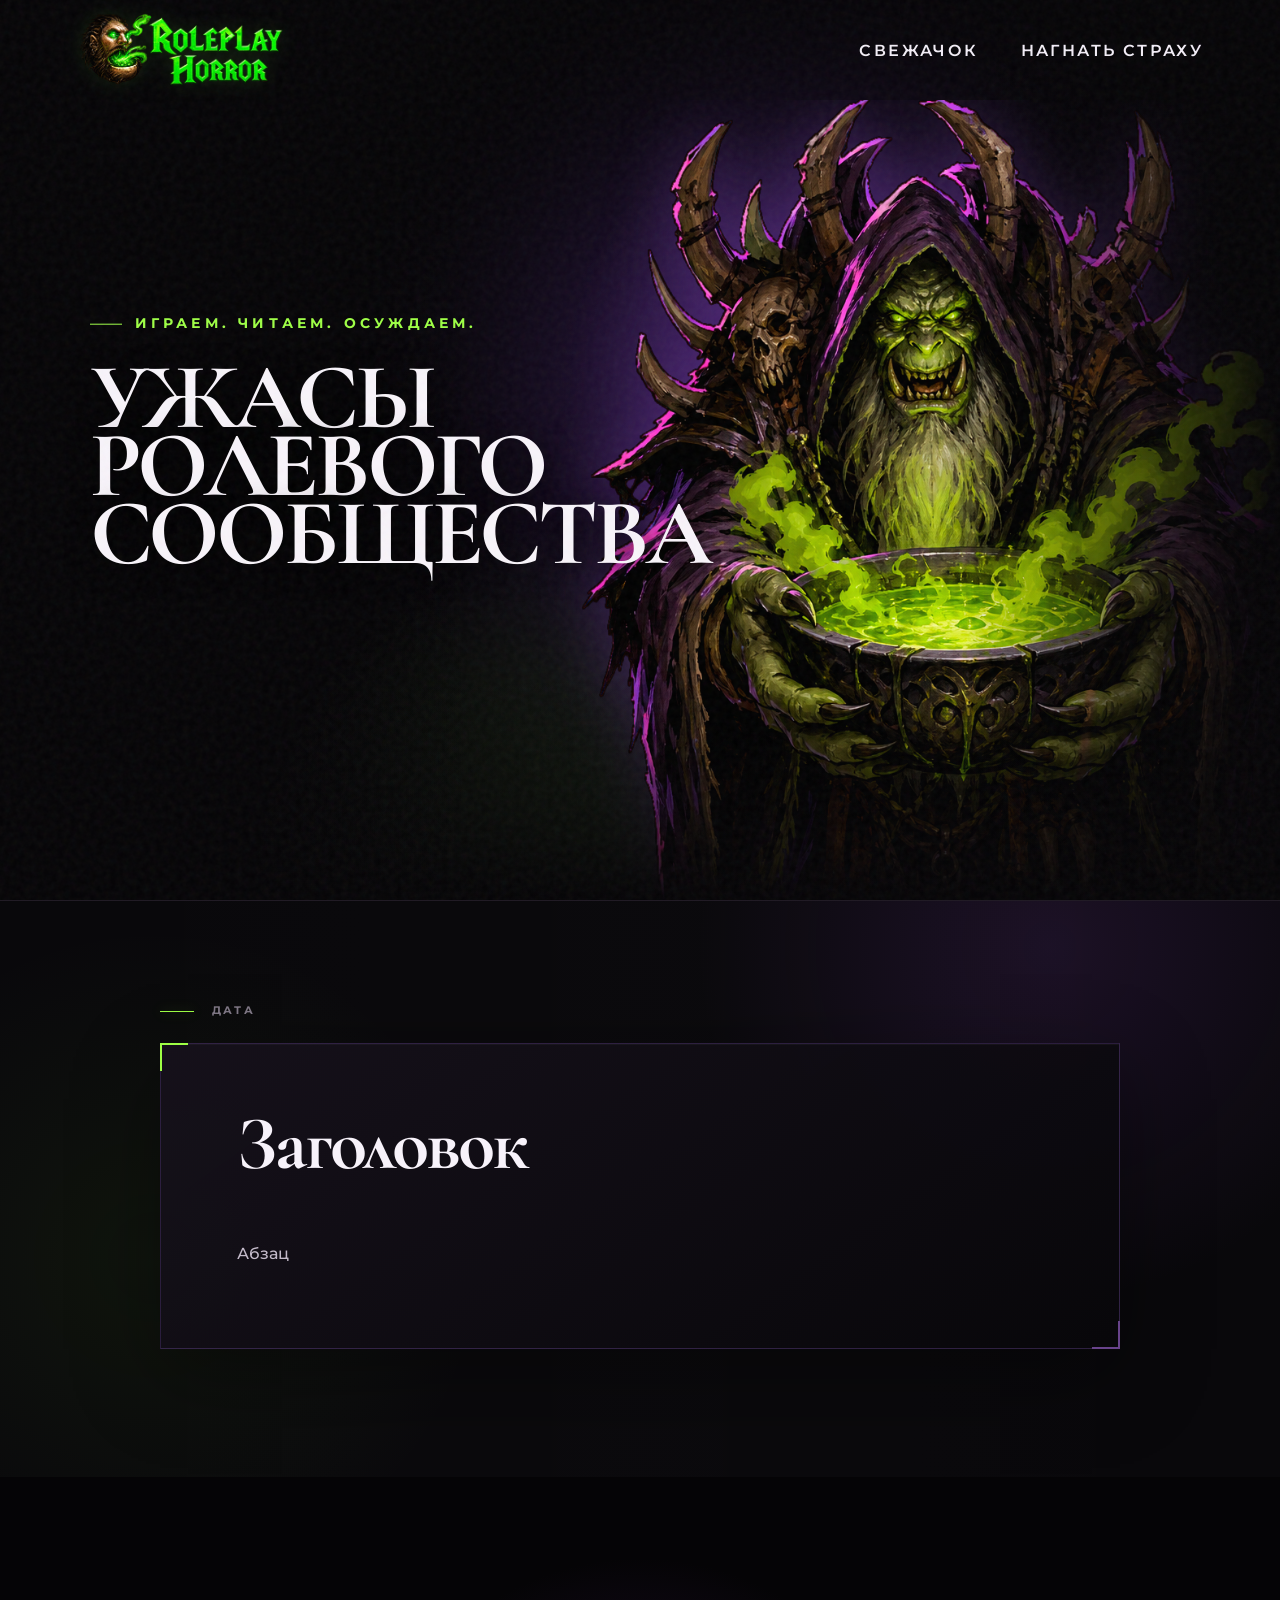
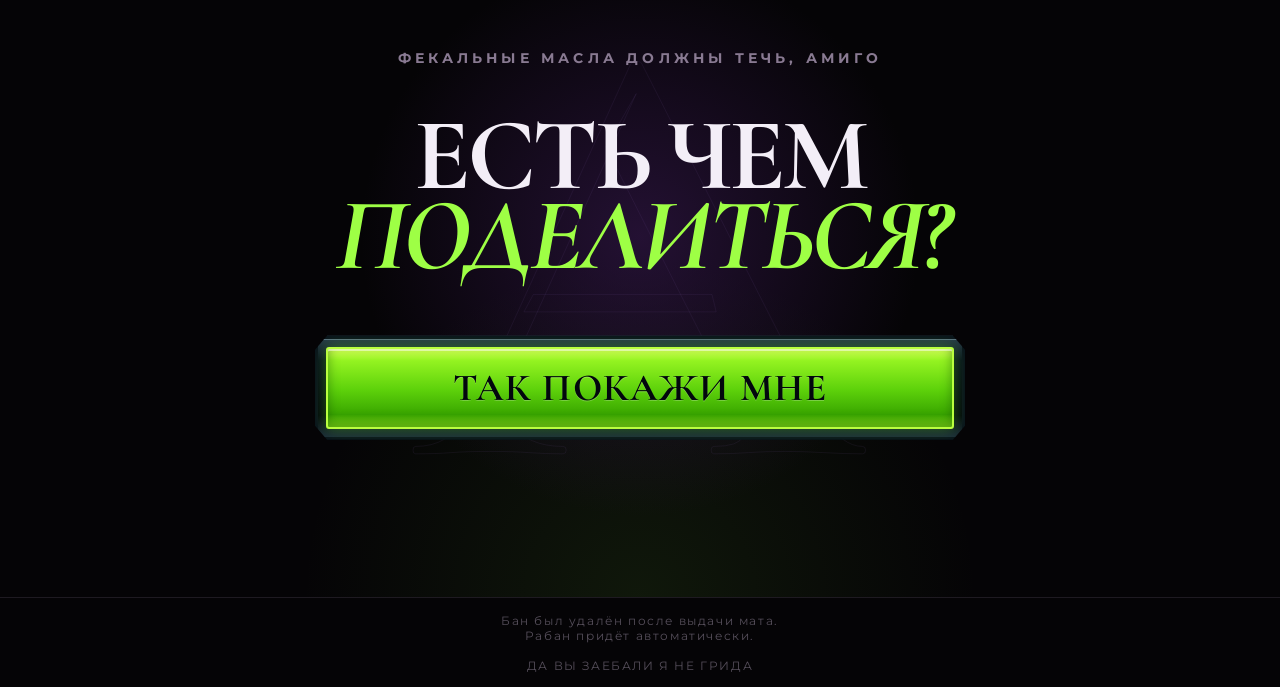
==== article_0.html @ 29c37c67 "Добавил статьи и обновил дизайн" ====
<!doctype html>
<html lang="ru">

<head>
  <meta charset="UTF-8">
  <meta name="viewport" content="width=device-width, initial-scale=1.0">
  <meta name="description" content="Ужасы ролевого сообщества — с твоим любимым вкусом, амиго!">
  <meta property="og:title" content="Roleplay Horror — ужасы ролевого сообщества">
  <meta property="og:description" content="Ужасы ролевого сообщества — с твоим любимым вкусом, амиго!">
  <meta property="og:type" content="website">
  <title>Roleplay Horror — ужасы ролевого сообщества</title>
  <link rel="preconnect" href="https://fonts.googleapis.com">
  <link rel="preconnect" href="https://fonts.gstatic.com" crossorigin>
  <link
    href="https://fonts.googleapis.com/css2?family=Cormorant+Garamond:wght@500;600;700&family=Montserrat:wght@500;600;700&display=swap"
    rel="stylesheet">
  <link rel="stylesheet" href="styles.css">
</head>

<body>
  <div class="grain" aria-hidden="true"></div>
  <main>
    <section class="hero">
      <div class="glow glow-violet" aria-hidden="true"></div>
      <div class="glow glow-green" aria-hidden="true"></div>
      <div class="character-wrap" aria-hidden="true">
        <img src="assets/hero-faggot.png" alt="">
      </div>
      <div class="mobile-quote">
        <blockquote style="text-align:center">— Ты что, смотришь порно в метро?<br>— Не переживай, оно ведь детское.
        </blockquote>
        <p style="font-size:1em;text-align:center">((Стоп чтение до прихода ГМов я заскринил))</p>
        <p style="font-size:1em;text-align:center">((ХВАТИТ ЧИТАТЬ ГОНГЛЫ Я ТИКЕТ ПИШУ))</p>
      </div>

      <header>
        <a class="brand" href="index.html" aria-label="Roleplay Horror">
          <img src="assets/roleplay-horror-logo.png" alt="Roleplay Horror">
        </a>
        <nav> <a href="index.html#archive">СВЕЖАЧОК</a><a href="index.html#annotation">НАГНАТЬ СТРАХУ</a></nav>
      </header>

      <a class="hero-copy" id="top" href="index.html">
        <p class="overline">Играем. Читаем. Осуждаем.</p>
        <h1>УЖАСЫ<br>РОЛЕВОГО<br>СООБЩЕСТВА</h1>
      </a>

    </section>

      <section class="article" id="article">
      <div class="date-outer">
        <h2 class="date-header"><span>
            Дата
          </span></h2>
        <div class="date-posts">
          <div class="post-outer">
            <div class="post">
              <h3 class="post-title">
                Заголовок
              </h3>
              <div>
                <p>
                  Абзац
                </p>
              </div>
            </div>
          </div>
        </div>
      </div>
    </section>

    <section class="cta" id="form">
      <div class="sigil" aria-hidden="true">A</div>
      <p>Фекальные масла должны течь, амиго</p>
      <h2>ЕСТЬ ЧЕМ<br><em>ПОДЕЛИТЬСЯ?</em></h2>
      <a class="fear-button"
        href="https://docs.google.com/forms/d/e/1FAIpQLSeIyanrtbT4ZBPVX1aGp7A012pccO_CQ77_rzawRogk6rS3yw/viewform?usp=sharing&amp;ouid=116265456750417374685"
        target="_blank" rel="noopener noreferrer">
        <span>ТАК ПОКАЖИ МНЕ</span>
      </a>
    </section>
  </main>
  <footer><span style="text-align:center;font-size:1.5em;width:100%">Бан был удалён после выдачи мата.<br>Рабан придёт
      автоматически.<br><br>ДА ВЫ ЗАЕБАЛИ Я НЕ ГРИДА</span></footer>
  <script src="script.js"></script>
</body>

</html>
---- styles.css ----
:root {
    --black: #050406;
    --white: #f3eef7;
    --violet: #8e61d1;
    --purple: #3c185d;
    --green: #9eff45;
    --muted: #aaa1b2
}

* {
    box-sizing: border-box
}

html {
    scroll-behavior: smooth
}

body {
    margin: 0;
    background: var(--black);
    color: var(--white);
    font-family: Montserrat, Arial, sans-serif;
    overflow-x: hidden
}

a {
    color: inherit;
    text-decoration: none
}

.grain {
    position: fixed;
    inset: 0;
    z-index: 30;
    pointer-events: none;
    opacity: .055;
    background-image: url("data:image/svg+xml,%3Csvg viewBox='0 0 160 160' xmlns='http://www.w3.org/2000/svg'%3E%3Cfilter id='n'%3E%3CfeTurbulence type='fractalNoise' baseFrequency='.85' numOctaves='4' stitchTiles='stitch'/%3E%3C/filter%3E%3Crect width='100%25' height='100%25' filter='url(%23n)'/%3E%3C/svg%3E")
}

.hero {
    min-height: 820px;
    height: 100vh;
    position: relative;
    overflow: hidden;
    background: radial-gradient(circle at 65% 43%, #2e1745 0, transparent 28%), radial-gradient(circle at 50% 100%, #182312 0, transparent 35%), #050406
}

.hero:after {
    content: "";
    position: absolute;
    inset: 0;
    background: linear-gradient(90deg, #050406 0%, transparent 38%, transparent 75%, #050406 100%), linear-gradient(0deg, #050406 0%, transparent 25%);
    z-index: 2;
    pointer-events: none
}

.glow {
    position: absolute;
    border-radius: 50%;
    filter: blur(100px);
    opacity: .27
}

.glow-violet {
    width: 520px;
    height: 520px;
    background: #7e3bce;
    left: 42%;
    top: 16%
}

.glow-green {
    width: 300px;
    height: 300px;
    background: #63c52c;
    right: 10%;
    bottom: 5%;
    opacity: .15
}

.character-wrap {
    position: absolute;
    z-index: 1;
    right: 1%;
    bottom: -7%;
    width: min(68vw, 950px);
    height: 99%;
    display: flex;
    align-items: flex-end;
    justify-content: center
}

.character-wrap img {
    width: 100%;
    height: 100%;
    object-fit: contain;
    object-position: center bottom;
    filter: drop-shadow(0 0 32px rgba(111, 55, 163, .4))
}

header {
    position: relative;
    z-index: 8;
    height: 100px;
    padding: 0 6vw;
    display: flex;
    align-items: center;
    justify-content: space-between;
    /* border-bottom: 1px solid rgba(255,255,255,.12); */
}

.brand {
    display: flex;
    gap: 12px;
    align-items: center
}

.brand-mark {
    width: 48px;
    height: 48px;
    border: 1px solid #9470bd;
    transform: rotate(45deg);
    display: grid;
    place-items: center;
    font: 700 19px 'Cormorant Garamond';
    color: var(--green)
}

.brand-mark::first-letter {
    transform: rotate(-45deg)
}

.brand-name {
    font: 700 20px 'Cormorant Garamond';
    letter-spacing: .12em
}

.brand-name small {
    display: block;
    font: 500 7px Montserrat;
    color: #877a91;
    letter-spacing: .2em;
    margin-top: 3px
}

.brand span>* {
    transform: none
}

nav {
    display: flex;
    gap: 42px;
    font: 600 16px Montserrat;
    letter-spacing: .15em
}

nav a {
    transition: .2s
}

nav a:hover {
    color: var(--green)
}

.hero-copy {
    position: absolute;
    z-index: 5;
    left: 7vw;
    top: 50%;
    transform: translateY(-45%)
}

.overline,
.label,
.cta>p {
    text-transform: uppercase;
    letter-spacing: .3em;
    font-size: 14px;
    color: var(--green);
    font-weight: 700
}

.overline:before,
.label:before {
    content: "";
    display: inline-block;
    width: 32px;
    height: 1px;
    background: var(--green);
    vertical-align: middle;
    margin-right: 13px
}

.hero h1 {
    font: 700 clamp(62px, 7.3vw, 118px)/.73 'Cormorant Garamond', serif;
    letter-spacing: -.045em;
    margin: 32px 0;
    color: #f8f4fa;
    text-shadow: 0 6px 28px #000
}

.hero h2 {
    font: 600 italic clamp(26px, 2.8vw, 42px) 'Cormorant Garamond';
    color: #b58be7;
    margin: 30px 0 0 5px
}

.annotation {
    min-height: 620px;
    position: relative;
    padding: 120px 12vw;
    display: grid;
    grid-template-columns: 170px 1fr;
    gap: 7vw;
    align-items: start;
    background: radial-gradient(circle at 20% 80%, rgba(66, 30, 92, .2), transparent 35%), #09080b;
    border-top: 1px solid #211b25
}

.annotation article {
    max-width: 890px
}

.label {
    color: #887895
}

.label:before {
    background: #6b437f
}

.annotation h3,
.annotation h4 {
    font: 600 clamp(40px, 5vw, 78px)/1.02 'Cormorant Garamond';
    margin: 25px 0 45px
}

.annotation h3 em {
    font-style: italic;
    color: var(--green);
    font-weight: 500
}

.body-copy {
    max-width: 630px;
    color: var(--muted);
    line-height: 1.9;
    font-size: 14px;
    border-left: 2px solid #593676;
    padding-left: 24px
}

.edition {
    position: absolute;
    right: 4vw;
    bottom: 70px;
    writing-mode: vertical-rl;
    color: #4e4753;
    font-size: 8px;
    letter-spacing: .25em
}

.cta {
    min-height: 720px;
    text-align: center;
    display: flex;
    flex-direction: column;
    align-items: center;
    justify-content: center;
    position: relative;
    overflow: hidden;
    background: radial-gradient(circle at center, rgba(61, 27, 88, .55), transparent 38%), radial-gradient(circle at 50% 100%, rgba(76, 136, 36, .15), transparent 35%), #050406
}

.sigil {
    position: absolute;
    font: 700 620px/.8 'Cormorant Garamond';
    color: transparent;
    -webkit-text-stroke: 1px rgba(154, 113, 202, .08);
    transform: translateY(4%);
    pointer-events: none
}

.cta>p {
    position: relative;
    color: #897a92
}

.cta h2 {
    position: relative;
    font: 700 clamp(65px, 8vw, 126px)/.78 'Cormorant Garamond';
    letter-spacing: -.04em;
    margin: 35px 0 60px
}

.cta h2 em {
    color: var(--green);
    font-style: italic
}

.fear-button {
    position: relative;
    width: min(620px, 86vw);
    height: 100px;
    border: 1px solid #77529d;
    display: flex;
    align-items: center;
    justify-content: space-between;
    padding: 0 35px 0 50px;
    background: linear-gradient(90deg, rgba(89, 46, 128, .72), rgba(31, 18, 44, .8));
    box-shadow: 0 0 45px rgba(117, 64, 163, .2), inset 0 0 25px rgba(146, 93, 194, .12);
    font: 700 clamp(18px, 2vw, 27px) 'Cormorant Garamond';
    letter-spacing: .09em;
    transition: .25s
}

.fear-button:before,
.fear-button:after {
    content: "";
    position: absolute;
    width: 14px;
    height: 14px;
    border-color: var(--green)
}

.fear-button:before {
    left: -1px;
    top: -1px;
    border-left: 2px solid var(--green);
    border-top: 2px solid var(--green)
}

.fear-button:after {
    right: -1px;
    bottom: -1px;
    border-right: 2px solid var(--green);
    border-bottom: 2px solid var(--green)
}

.fear-button i {
    width: 52px;
    height: 52px;
    border: 1px solid #776384;
    border-radius: 50%;
    display: grid;
    place-items: center;
    font-style: normal;
    color: var(--green);
    transition: .25s
}

.fear-button:hover {
    transform: translateY(-4px);
    border-color: var(--green);
    box-shadow: 0 12px 60px rgba(118, 255, 58, .12)
}

.fear-button:hover i {
    background: var(--green);
    color: #10120e
}

footer {
    height: 90px;
    padding: 0 6vw;
    display: flex;
    align-items: center;
    justify-content: space-between;
    border-top: 1px solid #1e1a21;
    color: #554e5a;
    font-size: 8px;
    letter-spacing: .2em
}

@media(max-width: 800px) {
    .hero {
        min-height: 780px
    }

    .hero:after {
        background: linear-gradient(0deg, #050406 0%, transparent 45%), linear-gradient(90deg, #050406 0%, transparent 85%)
    }

    header {
        height: 78px;
        padding: 0 5vw
    }

    nav {
        display: none
    }

    .brand-mark {
        width: 39px;
        height: 39px
    }

    .hero-copy {
        left: 6vw;
        top: 42%;
        transform: none
    }

    .hero h1 {
        font-size: 56px;
        line-height: .8
    }

    .hero h2 {
        font-size: 25px
    }

    .character-wrap {
        width: 105vw;
        right: -24%;
        height: 67%;
        bottom: -3%;
        opacity: .72
    }

    .annotation {
        padding: 90px 7vw;
        display: block
    }

    .annotation h3 {
        font-size: 43px
    }

    .edition {
        display: none
    }

    .cta {
        min-height: 620px;
        padding: 80px 20px
    }

    .cta h2 {
        font-size: 62px
    }

    .fear-button {
        height: 82px;
        padding: 0 18px 0 25px
    }

    .fear-button i {
        width: 42px;
        height: 42px
    }

    footer span:nth-child(2) {
        display: none
    }
}

.story-date {
    position: relative;
    display: grid;
    grid-template-columns: auto auto;
    grid-template-rows: 1fr 1fr;
    width: max-content;
    min-width: 116px;
    padding: 8px 18px 8px 22px;
    color: var(--white);
    border-left: 2px solid var(--green);
    background: linear-gradient(90deg, rgba(137, 255, 58, .07), transparent);
    padding: 16px;
}

.story-date:before {
    content: "ДАТА ВЫПУСКА";
    position: absolute;
    left: 0;
    top: -16px;
    color: #625b68;
    font: 600 7px Montserrat, sans-serif;
    letter-spacing: .22em
}

.story-date span {
    grid-row: 1/3;
    align-self: center;
    margin-right: 12px;
    font: 600 46px/.75 'Cormorant Garamond', serif;
    position: relative;
    top: -5px;
    /* left: -8px; */
}

.story-date i,
.story-date b {
    font: 700 9px/1 Montserrat, sans-serif;
    letter-spacing: .2em
}

.story-date i {
    align-self: end;
    color: #817987;
    font-style: normal
}

.story-date b {
    align-self: start;
    margin-top: 5px;
    color: #817987
}

/* Компактная героическая композиция: текст и персонаж на одной оси. */
@media(min-width: 801px) {
    .hero {
        height: min(100vh, 900px);
        min-height: 760px
    }

    .hero-copy {
        top: 50%;
        transform: translateY(-50%)
    }

    .character-wrap {
        top: 100px;
        bottom: 0;
        height: auto;
        width: min(62vw, 900px);
        align-items: center
    }

    .character-wrap img {
        object-position: center center
    }
}

@media(min-width: 801px) {
    .hero .character-wrap {
        top: 100px;
        right: -7%;
        bottom: 0;
        width: min(65vw, 1200px);
        height: auto;
        overflow: hidden;
        align-items: flex-start
    }

    .hero .character-wrap img {
        width: 100%;
        height: auto;
        max-width: none;
        object-fit: initial;
        object-position: initial;
        margin-top: -3%
    }
}

/*
 * Hero artwork alignment, 1440px and wider.
 * At 2560px the visible (non-transparent) pixels occupy x=1340..2469.
 */
@media(min-width: 1440px) {
    .hero {
        --hero-art-left: 49.61vw;
        --hero-art-width: 50.84vw;
        --hero-art-top: calc(72px - 1.39vw)
    }

    .hero .character-wrap {
        left: var(--hero-art-left);
        right: auto;
        top: var(--hero-art-top);
        bottom: auto;
        width: var(--hero-art-width);
        height: auto;
        overflow: visible;
        transform: none !important
    }

    .hero .character-wrap img {
        width: 100%;
        height: auto;
        margin-top: 0;
        position: relative;
        left: -229px;
    }
}

.annotation h3 span {
    color: var(--green);
    font: inherit;
    font-style: normal
}

.body-copy p {
    margin: 0
}

.body-copy p+p {
    margin-top: 1.35em
}

.brand img {
    display: block;
    width: auto;
    height: 78px;
    object-fit: contain;
    filter: drop-shadow(0 0 10px rgba(119, 255, 64, .12))
}

@media(max-width: 800px) {
    .brand img {
        height: 62px
    }
}

/* Тяжёлая фэнтезийная кнопка в духе интерфейса MMORPG. */
.fear-button {
    width: min(650px, 86vw);
    height: 104px;
    padding: 8px;
    border: 3px solid #09131c;
    border-radius: 5px;
    background: linear-gradient(180deg, #263947 0%, #07121d 22%, #02070d 78%, #1b2c39 100%);
    box-shadow: 0 0 0 2px #344b5a, 0 0 0 5px #03070b, 0 10px 22px #000, inset 0 1px 0 #597080;
    clip-path: polygon(12px 0, calc(100% - 12px) 0, 100% 14px, 100% calc(100% - 14px), calc(100% - 12px) 100%, 12px 100%, 0 calc(100% - 14px), 0 14px);
}

.fear-button span {
    width: 100%;
    height: 100%;
    display: flex;
    align-items: center;
    justify-content: center;
    border: 2px solid #b9ff3f;
    border-radius: 3px;
    background: linear-gradient(180deg, #d2ff56 0%, #94f321 15%, #5ed20b 52%, #39a600 84%, #8ff018 100%);
    box-shadow: inset 0 2px 0 rgba(255, 255, 255, .5), inset 0 -5px 12px rgba(10, 60, 0, .45), 0 0 15px rgba(113, 255, 30, .35);
    color: #02070d;
    font: 700 clamp(29px, 3vw, 43px) 'Cormorant Garamond', serif;
    letter-spacing: .035em;
    text-shadow: 0 1px 0 rgba(255, 255, 255, .25)
}

.fear-button:before,
.fear-button:after {
    display: none
}

.fear-button i {
    position: absolute;
    right: 23px;
    width: 58px;
    height: 58px;
    border: 3px solid #07111a;
    background: linear-gradient(180deg, #cbff50, #51c900);
    color: #02070d;
    box-shadow: 0 0 0 2px #344b5a, 0 4px 9px rgba(0, 0, 0, .65), inset 0 2px 0 rgba(255, 255, 255, .45);
    font-size: 24px;
    font-weight: 900
}

.fear-button:hover {
    transform: translateY(-3px);
    border-color: #142b39;
    box-shadow: 0 0 0 2px #4e6b7c, 0 0 0 5px #03070b, 0 14px 28px #000, 0 0 28px rgba(113, 255, 30, .3)
}

.fear-button:hover i {
    background: linear-gradient(180deg, #e0ff76, #72e817);
    color: #02070d
}

@media(max-width: 800px) {
    .fear-button {
        height: 88px;
        padding: 7px
    }

    .fear-button span {
        font-size: 28px
    }
}

.annotation h4 {
    color: var(--green);
    font-size: 3.2em;
}

.annotation article {
    position: relative;
    z-index: 2;
    max-width: min(64%, 890px)
}

.gniless {
    position: absolute;
    z-index: 1;
    right: 3.5%;
    top: 7%;
    bottom: 0;
    width: 38%;
    display: flex;
    align-items: flex-end;
    justify-content: center;
    pointer-events: none
}

.gniless img {
    display: block;
    width: 100%;
    height: 100%;
    object-fit: contain;
    object-position: center bottom;
    filter: drop-shadow(0 0 24px rgba(110, 63, 145, .24))
}

.mobile-quote {
    display: none
}

@media(max-width: 800px) {
    .annotation article {
        max-width: none
    }

    .gniless {
        position: relative;
        right: auto;
        top: auto;
        bottom: auto;
        width: 88%;
        height: 520px;
        margin: 35px auto -90px
    }
}

@media(min-width: 801px) {
    .annotation {
        grid-template-columns: minmax(330px, 38%) minmax(0, 1fr);
        gap: 5%;
        padding-left: 7vw;
        padding-right: 7vw
    }

    .annotation article {
        grid-column: 2;
        max-width: none
    }

    .gniless {
        left: 1.5%;
        right: auto;
        top: 4%;
        width: 41%
    }
}

@media(max-width: 800px) {
    .hero {
        height: 760px;
        min-height: 760px;
        background: #050406
    }

    .hero:after {
        background: linear-gradient(0deg, #050406 30%, transparent 60%)
    }

    .glow,
    .hero-copy,
    header nav {
        display: none
    }

    .hero header {
        display: flex;
        justify-content: center;
        height: 82px;
        padding: 0;
        border-bottom: 0
    }

    .hero .brand {
        margin: 0 auto
    }

    .hero .brand img {
        height: 68px;
        max-width: 88vw
    }

    .hero .character-wrap {
        top: 78px;
        left: 0;
        right: 0;
        bottom: auto;
        width: 100%;
        height: 410px;
        opacity: 1;
        overflow: hidden;
        align-items: flex-start
    }

    .hero .character-wrap img {
        width: 112%;
        max-width: 520px;
        height: auto;
        object-fit: initial;
        object-position: initial;
        margin-top: -8px
    }

    .mobile-quote {
        display: block;
        position: absolute;
        z-index: 5;
        left: 7vw;
        right: 7vw;
        top: 475px;
        padding-top: 22px;
        border-top: 1px solid rgba(158, 255, 69, .35)
    }

    .mobile-quote blockquote {
        margin: 0;
        color: #f3eef7;
        font: 600 25px/1.22 'Cormorant Garamond', serif
    }

    .mobile-quote p {
        margin: 24px 0 0;
        color: #706b73;
        font: 500 11px/1.5 Montserrat, sans-serif;
        letter-spacing: .03em
    }
}

/* Article page ----------------------------------------------------------- */
#article {
    position: relative;
    padding: clamp(72px, 8vw, 132px) max(6vw, 24px) clamp(96px, 10vw, 160px);
    overflow: hidden;
    background:
        radial-gradient(circle at 82% 8%, rgba(112, 55, 159, .18), transparent 30%),
        radial-gradient(circle at 12% 62%, rgba(108, 190, 49, .07), transparent 28%),
        #09080b;
    border-top: 1px solid #211b25;
    color: var(--white)
}

#article:before {
    content: "";
    position: absolute;
    inset: 0;
    pointer-events: none;
    opacity: .3;
    background: linear-gradient(90deg, transparent 0, rgba(255, 255, 255, .025) 50%, transparent 100%)
}

#article .date-outer {
    position: relative;
    z-index: 1;
    width: min(100%, 960px);
    margin: 0 auto
}

#article .date-header {
    display: flex;
    align-items: center;
    gap: 18px;
    margin: 0 0 24px;
    color: #817987;
    font: 700 11px/1.4 Montserrat, sans-serif;
    letter-spacing: .2em;
    text-transform: uppercase
}

#article .date-header:before {
    content: "";
    width: 34px;
    height: 1px;
    background: var(--green);
    box-shadow: 0 0 12px rgba(158, 255, 69, .35)
}

#article .post {
    position: relative;
    padding: clamp(34px, 5vw, 68px) clamp(22px, 6vw, 76px);
    border: 1px solid rgba(142, 97, 209, .25);
    background: linear-gradient(145deg, rgba(22, 17, 27, .97), rgba(8, 7, 10, .98));
    box-shadow: 0 28px 80px rgba(0, 0, 0, .35), inset 0 1px 0 rgba(255, 255, 255, .035)
}

#article .post:before,
#article .post:after {
    content: "";
    position: absolute;
    width: 26px;
    height: 26px;
    pointer-events: none
}

#article .post:before {
    left: -1px;
    top: -1px;
    border-left: 2px solid var(--green);
    border-top: 2px solid var(--green)
}

#article .post:after {
    right: -1px;
    bottom: -1px;
    border-right: 2px solid #68438b;
    border-bottom: 2px solid #68438b
}

#article .post-title {
    max-width: 820px;
    margin: 0 0 clamp(34px, 5vw, 58px);
    color: #f7f2fa;
    font: 700 clamp(42px, 6vw, 76px)/.96 'Cormorant Garamond', serif;
    letter-spacing: -.035em;
    text-wrap: balance
}

#article .post-header {
    display: none
}

#article {
    color: #c3bac9;
    font: 500 16px/1.85 Montserrat, sans-serif;
    overflow-wrap: anywhere
}

#article a {
    color: var(--green);
    text-decoration: underline;
    text-decoration-color: rgba(158, 255, 69, .35);
    text-underline-offset: 4px;
    transition: color .2s, text-decoration-color .2s
}

#article a:hover {
    color: #caff9a;
    text-decoration-color: currentColor
}

#article .separator {
    margin: clamp(30px, 5vw, 52px) 0
}

#article .separator a {
    display: block;
    margin: 0 !important;
    text-decoration: none
}

#article img {
    display: block;
    width: auto !important;
    max-width: 100% !important;
    height: auto !important;
    margin: 0 auto;
    border: 1px solid rgba(142, 97, 209, .3);
    box-shadow: 0 18px 48px rgba(0, 0, 0, .45)
}

#article blockquote {
    position: relative;
    margin: 30px 0;
    padding: 24px 28px 24px 32px;
    border-left: 2px solid var(--green);
    background: linear-gradient(90deg, rgba(114, 56, 158, .18), rgba(114, 56, 158, .04));
    color: #eee8f2;
    font: 600 italic clamp(19px, 2.2vw, 24px)/1.55 'Cormorant Garamond', serif
}

#article blockquote:before {
    content: "“";
    position: absolute;
    right: 18px;
    top: -8px;
    color: rgba(158, 255, 69, .13);
    font: 700 78px/1 'Cormorant Garamond', serif
}

#article blockquote i {
    font-style: inherit
}

/* Подпись непосредственно после изображения */
#article .separator+div[style*="text-align: center"] {
    margin: -30px 0 40px;
    color: #817987;
    font-size: 12px;
    line-height: 1.55;
}

#article .separator {
    clear: both;
    margin: 40px 0;
}

#article .post-footer {
    margin-top: 54px;
    padding-top: 24px;
    border-top: 1px solid rgba(142, 97, 209, .25);
    color: #817987;
    font-size: 11px;
    line-height: 1.8
}

#article .post-footer-line {
    margin-top: 8px
}

#article .post-footer a {
    color: #b58be7
}

#article .post-share-buttons,
#article .post-icons,
#article .reaction-buttons,
#article .post-comment-link,
#article .post-backlinks,
#article .item-control {
    display: none !important
}

#article .post-labels a {
    display: inline-block;
    margin: 4px 3px;
    padding: 4px 9px;
    border: 1px solid rgba(142, 97, 209, .32);
    background: rgba(142, 97, 209, .08);
    color: #c9a8ea;
    font-size: 10px;
    letter-spacing: .04em
}

#article .comments {
    margin-top: clamp(68px, 8vw, 100px)
}

#article .comments>h4 {
    margin: 0 0 34px;
    color: var(--white);
    font: 700 clamp(34px, 4vw, 50px)/1 'Cormorant Garamond', serif
}

#article #comments-block {
    display: grid;
    gap: 14px;
    margin: 0;
    padding: 0
}

#article .comment-author {
    position: relative;
    margin: 18px 0 0;
    padding: 19px 22px 8px 64px;
    min-height: 54px;
    border: 1px solid rgba(142, 97, 209, .18);
    border-bottom: 0;
    background: rgba(142, 97, 209, .07);
    color: #d7cbe0;
    font: 700 12px/1.35 Montserrat, sans-serif
}

#article .avatar-image-container {
    position: absolute;
    left: 18px;
    top: 14px;
    width: 34px;
    height: 34px;
    overflow: hidden;
    border: 1px solid #69458d;
    border-radius: 50%;
    background: radial-gradient(circle, #503568, #17111d)
}

#article .avatar-image-container img {
    width: 100%;
    height: 100%;
    object-fit: cover;
    opacity: .38
}

#article .comment-body {
    margin: -14px 0 0;
    padding: 12px 22px 4px 64px;
    border-left: 1px solid rgba(142, 97, 209, .18);
    border-right: 1px solid rgba(142, 97, 209, .18);
    background: rgba(142, 97, 209, .035);
    color: #bdb4c3;
    font: 500 14px/1.7 Montserrat, sans-serif
}

#article .comment-body p {
    margin: 0
}

#article .comment-footer {
    margin: -14px 0 0;
    padding: 8px 22px 18px 64px;
    border: 1px solid rgba(142, 97, 209, .18);
    border-top: 0;
    background: rgba(142, 97, 209, .035);
    color: #6f6874;
    font-size: 10px
}

#article .comment-footer a {
    color: #817987
}

#article .comments>.comment-footer {
    margin: 30px 0 0;
    padding: 0;
    border: 0;
    background: none
}

#article .comments>.comment-footer a {
    display: inline-flex;
    min-height: 48px;
    align-items: center;
    justify-content: center;
    padding: 0 22px;
    border: 1px solid var(--green);
    color: var(--green);
    font-weight: 700;
    letter-spacing: .08em;
    text-transform: uppercase;
    transition: .2s
}

#article .comments>.comment-footer a:hover {
    background: var(--green);
    color: #0b0d09
}

@media(max-width: 700px) {
    #article {
        padding: 62px 18px 86px
    }

    #article .date-header {
        margin-bottom: 16px;
        font-size: 9px
    }

    #article .post {
        padding: 30px 20px 38px
    }

    #article .post-title {
        font-size: clamp(38px, 12vw, 54px);
        margin-bottom: 32px
    }

    #article {
        font-size: 14px;
        line-height: 1.75
    }

    #article blockquote {
        margin: 24px -4px;
        padding: 20px 18px 20px 22px;
        font-size: 18px
    }

    #article .post-footer {
        margin-top: 40px
    }

    #article .comment-author,
    #article .comment-body,
    #article .comment-footer {
        padding-left: 20px
    }

    #article .comment-author {
        padding-top: 58px
    }

    #article .avatar-image-container {
        left: 20px;
        top: 15px
    }
}

img.missing-image {
    border: 0 !important;
    box-shadow: 0 0 0 !important;
}

.articles,
.archive {
    position: relative;
    padding: 120px 7vw;
    background:
        radial-gradient(circle at 20% 0%, rgba(70, 35, 105, .18), transparent 45%),
        #09080b;
    border-top: 1px solid #211b25;
    scroll-margin-top: 24px;
}

.articles {
    background:
        radial-gradient(circle at 78% 10%, rgba(158, 255, 69, .07), transparent 34%),
        radial-gradient(circle at 20% 0%, rgba(70, 35, 105, .18), transparent 45%),
        #09080b;
}

.articles-list,
.archive-list {
    max-width: 960px;
    margin: 42px auto 0;
    display: grid;
    gap: 18px;
}

.article-card {
    display: block;
    padding: 28px 34px;
    border: 1px solid #2c2233;
    background: linear-gradient(180deg, #120f16, #0b0a0d);
    transition: .2s;
}

.article-card:hover {
    border-color: var(--green);
    transform: translateY(-2px);
    box-shadow: 0 0 35px rgba(158, 255, 69, .08);
}

.article-card time {
    display: block;
    margin-bottom: 12px;
    color: #7c7483;
    font: 600 12px Montserrat, sans-serif;
    letter-spacing: .18em;
    text-transform: uppercase;
}

.article-card h3 {
    margin: 0;
    color: var(--white);
    font: 600 clamp(30px, 3vw, 46px)/1.05 "Cormorant Garamond", serif;
    transition: color .2s;
}

.article-card:hover h3 {
    color: var(--green);
}

@media (max-width:800px) {

    .articles,
    .archive {
        padding: 80px 6vw;
    }

    .article-card {
        padding: 22px;
    }

    .article-card h3 {
        font-size: 34px;
    }

}



#articles,
#archive,
#annotation,
#form {
    scroll-margin-top: 24px;
}

.hero-copy {
    display: block;
    color: inherit;
    text-decoration: none;
}

.brand,
.hero-copy {
    cursor: pointer;
}

.brand:focus-visible,
.hero-copy:focus-visible,
nav a:focus-visible,
.article-card:focus-visible,
.fear-button:focus-visible {
    outline: 2px solid var(--green);
    outline-offset: 5px;
}

@media(max-width: 1180px) and (min-width: 801px) {
    nav {
        gap: 24px;
        font-size: 13px;
    }
}
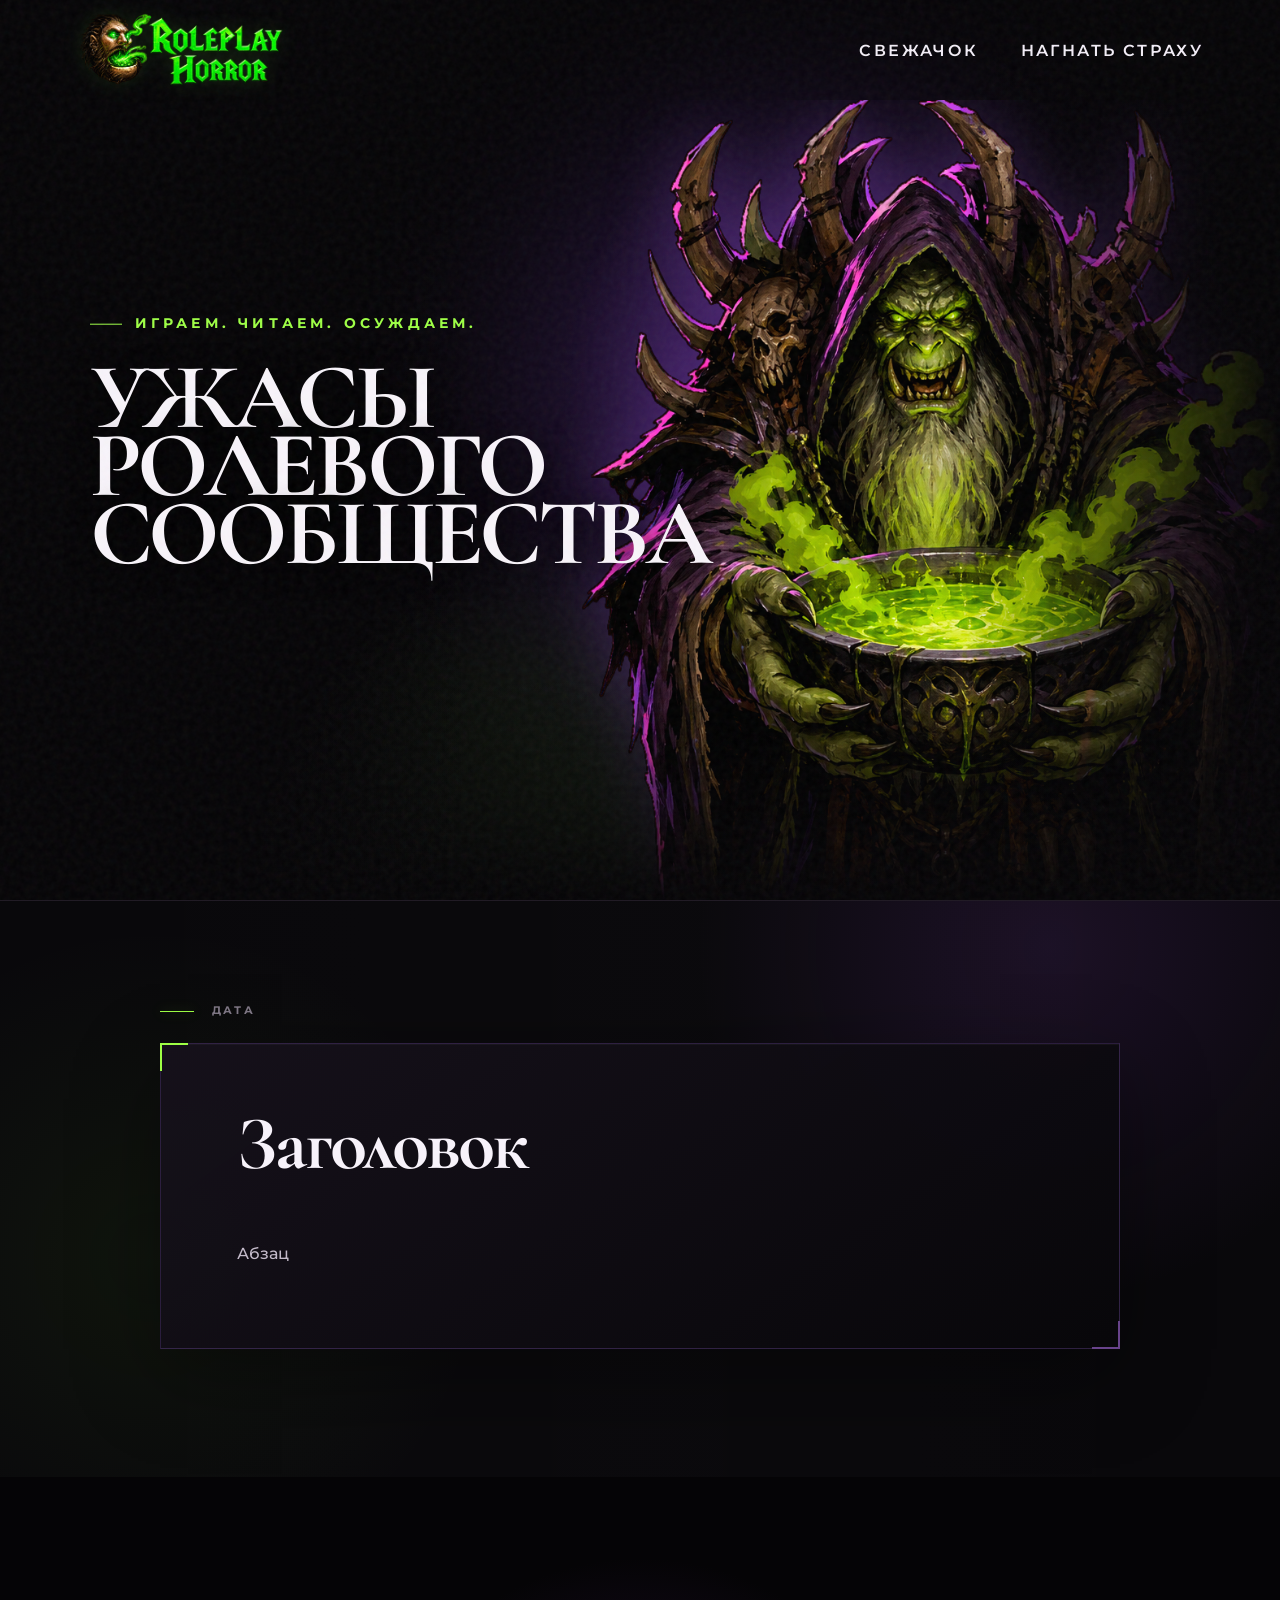
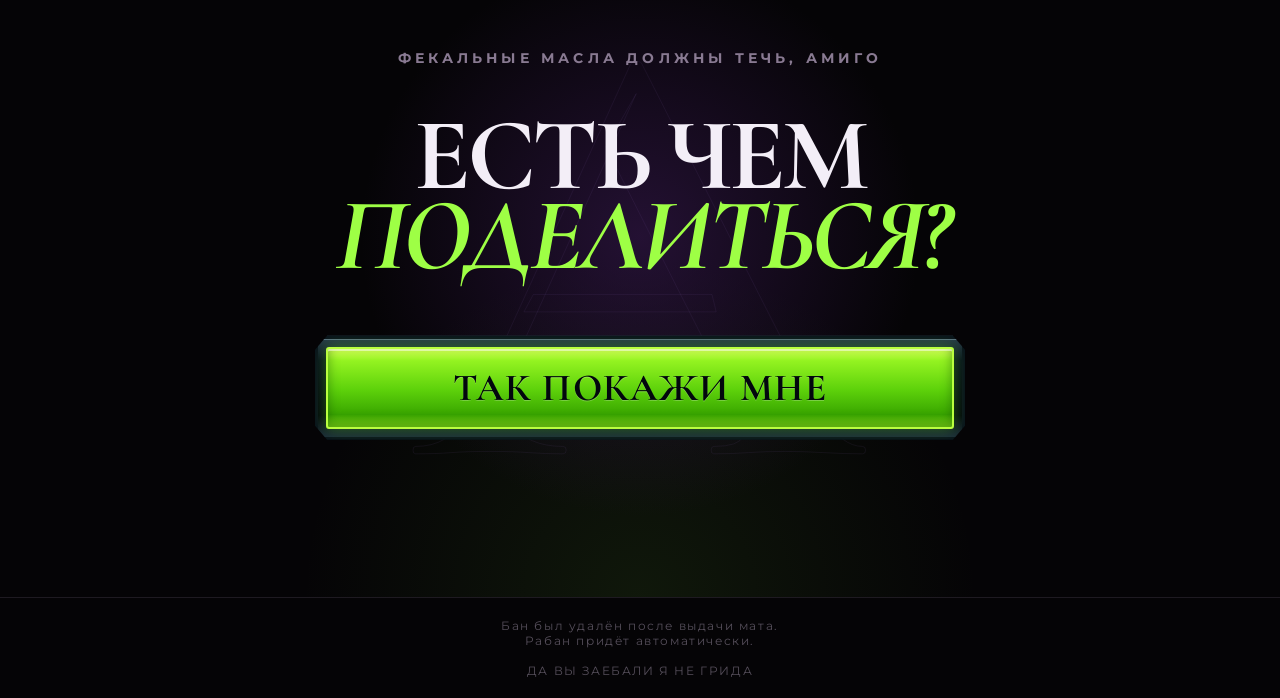
==== commit 70367b70: "Фикс..." ====
--- a/article_0.html
+++ b/article_0.html
@@ -37,7 +37,7 @@
         <a class="brand" href="index.html" aria-label="Roleplay Horror">
           <img src="assets/roleplay-horror-logo.png" alt="Roleplay Horror">
         </a>
-        <nav> <a href="index.html#archive">СВЕЖАЧОК</a><a href="index.html#annotation">НАГНАТЬ СТРАХУ</a></nav>
+        <nav> <a href="index.html#archive">СВЕЖАЧОК</a><a href="#form">НАГНАТЬ СТРАХУ</a></nav>
       </header>
 
       <a class="hero-copy" id="top" href="index.html">
--- a/styles.css
+++ b/styles.css
@@ -1,32 +1,56 @@
+/* ==========================================================================
+   1. ПЕРЕМЕННЫЕ И БАЗОВЫЙ СБРОС
+   ========================================================================== */
+
 :root {
     --black: #050406;
+    --surface: #09080b;
     --white: #f3eef7;
+    --muted: #aaa1b2;
     --violet: #8e61d1;
     --purple: #3c185d;
     --green: #9eff45;
-    --muted: #aaa1b2
+    --border: #211b25;
+    --font-display: "Cormorant Garamond", serif;
+    --font-text: Montserrat, Arial, sans-serif;
 }
 
 * {
-    box-sizing: border-box
+    box-sizing: border-box;
 }
 
 html {
-    scroll-behavior: smooth
+    scroll-behavior: smooth;
 }
 
 body {
     margin: 0;
+    overflow-x: hidden;
     background: var(--black);
     color: var(--white);
-    font-family: Montserrat, Arial, sans-serif;
-    overflow-x: hidden
+    font-family: var(--font-text);
 }
 
 a {
     color: inherit;
-    text-decoration: none
-}
+    text-decoration: none;
+}
+
+img {
+    max-width: 100%;
+}
+
+#articles,
+#archive,
+#annotation,
+#form {
+    scroll-margin-top: 24px;
+}
+
+
+/* ==========================================================================
+   2. ОБЩИЕ ДЕКОРАТИВНЫЕ ЭЛЕМЕНТЫ
+   ========================================================================== */
 
 .grain {
     position: fixed;
@@ -34,568 +58,66 @@
     z-index: 30;
     pointer-events: none;
     opacity: .055;
-    background-image: url("data:image/svg+xml,%3Csvg viewBox='0 0 160 160' xmlns='http://www.w3.org/2000/svg'%3E%3Cfilter id='n'%3E%3CfeTurbulence type='fractalNoise' baseFrequency='.85' numOctaves='4' stitchTiles='stitch'/%3E%3C/filter%3E%3Crect width='100%25' height='100%25' filter='url(%23n)'/%3E%3C/svg%3E")
-}
-
-.hero {
-    min-height: 820px;
-    height: 100vh;
-    position: relative;
-    overflow: hidden;
-    background: radial-gradient(circle at 65% 43%, #2e1745 0, transparent 28%), radial-gradient(circle at 50% 100%, #182312 0, transparent 35%), #050406
-}
-
-.hero:after {
-    content: "";
-    position: absolute;
-    inset: 0;
-    background: linear-gradient(90deg, #050406 0%, transparent 38%, transparent 75%, #050406 100%), linear-gradient(0deg, #050406 0%, transparent 25%);
-    z-index: 2;
-    pointer-events: none
-}
-
-.glow {
-    position: absolute;
-    border-radius: 50%;
-    filter: blur(100px);
-    opacity: .27
-}
-
-.glow-violet {
-    width: 520px;
-    height: 520px;
-    background: #7e3bce;
-    left: 42%;
-    top: 16%
-}
-
-.glow-green {
-    width: 300px;
-    height: 300px;
-    background: #63c52c;
-    right: 10%;
-    bottom: 5%;
-    opacity: .15
-}
-
-.character-wrap {
-    position: absolute;
-    z-index: 1;
-    right: 1%;
-    bottom: -7%;
-    width: min(68vw, 950px);
-    height: 99%;
-    display: flex;
-    align-items: flex-end;
-    justify-content: center
-}
-
-.character-wrap img {
-    width: 100%;
-    height: 100%;
-    object-fit: contain;
-    object-position: center bottom;
-    filter: drop-shadow(0 0 32px rgba(111, 55, 163, .4))
-}
-
-header {
-    position: relative;
-    z-index: 8;
-    height: 100px;
-    padding: 0 6vw;
-    display: flex;
-    align-items: center;
-    justify-content: space-between;
-    /* border-bottom: 1px solid rgba(255,255,255,.12); */
-}
-
-.brand {
-    display: flex;
-    gap: 12px;
-    align-items: center
-}
-
-.brand-mark {
-    width: 48px;
-    height: 48px;
-    border: 1px solid #9470bd;
-    transform: rotate(45deg);
-    display: grid;
-    place-items: center;
-    font: 700 19px 'Cormorant Garamond';
-    color: var(--green)
-}
-
-.brand-mark::first-letter {
-    transform: rotate(-45deg)
-}
-
-.brand-name {
-    font: 700 20px 'Cormorant Garamond';
-    letter-spacing: .12em
-}
-
-.brand-name small {
-    display: block;
-    font: 500 7px Montserrat;
-    color: #877a91;
-    letter-spacing: .2em;
-    margin-top: 3px
-}
-
-.brand span>* {
-    transform: none
-}
-
-nav {
-    display: flex;
-    gap: 42px;
-    font: 600 16px Montserrat;
-    letter-spacing: .15em
-}
-
-nav a {
-    transition: .2s
-}
-
-nav a:hover {
-    color: var(--green)
-}
-
-.hero-copy {
-    position: absolute;
-    z-index: 5;
-    left: 7vw;
-    top: 50%;
-    transform: translateY(-45%)
+    background-image: url("data:image/svg+xml,%3Csvg viewBox='0 0 160 160' xmlns='http://www.w3.org/2000/svg'%3E%3Cfilter id='n'%3E%3CfeTurbulence type='fractalNoise' baseFrequency='.85' numOctaves='4' stitchTiles='stitch'/%3E%3C/filter%3E%3Crect width='100%25' height='100%25' filter='url(%23n)'/%3E%3C/svg%3E");
 }
 
 .overline,
 .label,
 .cta>p {
+    color: var(--green);
+    font-size: 14px;
+    font-weight: 700;
+    letter-spacing: .3em;
     text-transform: uppercase;
-    letter-spacing: .3em;
-    font-size: 14px;
-    color: var(--green);
-    font-weight: 700
-}
-
-.overline:before,
-.label:before {
+}
+
+.overline::before,
+.label::before {
     content: "";
     display: inline-block;
     width: 32px;
     height: 1px;
-    background: var(--green);
+    margin-right: 13px;
     vertical-align: middle;
-    margin-right: 13px
-}
-
-.hero h1 {
-    font: 700 clamp(62px, 7.3vw, 118px)/.73 'Cormorant Garamond', serif;
-    letter-spacing: -.045em;
-    margin: 32px 0;
-    color: #f8f4fa;
-    text-shadow: 0 6px 28px #000
-}
-
-.hero h2 {
-    font: 600 italic clamp(26px, 2.8vw, 42px) 'Cormorant Garamond';
-    color: #b58be7;
-    margin: 30px 0 0 5px
-}
-
-.annotation {
-    min-height: 620px;
-    position: relative;
-    padding: 120px 12vw;
-    display: grid;
-    grid-template-columns: 170px 1fr;
-    gap: 7vw;
-    align-items: start;
-    background: radial-gradient(circle at 20% 80%, rgba(66, 30, 92, .2), transparent 35%), #09080b;
-    border-top: 1px solid #211b25
-}
-
-.annotation article {
-    max-width: 890px
+    background: currentColor;
 }
 
 .label {
-    color: #887895
-}
-
-.label:before {
-    background: #6b437f
-}
-
-.annotation h3,
-.annotation h4 {
-    font: 600 clamp(40px, 5vw, 78px)/1.02 'Cormorant Garamond';
-    margin: 25px 0 45px
-}
-
-.annotation h3 em {
-    font-style: italic;
-    color: var(--green);
-    font-weight: 500
-}
-
-.body-copy {
-    max-width: 630px;
-    color: var(--muted);
-    line-height: 1.9;
-    font-size: 14px;
-    border-left: 2px solid #593676;
-    padding-left: 24px
-}
-
-.edition {
-    position: absolute;
-    right: 4vw;
-    bottom: 70px;
-    writing-mode: vertical-rl;
-    color: #4e4753;
-    font-size: 8px;
-    letter-spacing: .25em
-}
-
-.cta {
-    min-height: 720px;
+    color: #887895;
+}
+
+.center {
     text-align: center;
-    display: flex;
-    flex-direction: column;
-    align-items: center;
-    justify-content: center;
-    position: relative;
-    overflow: hidden;
-    background: radial-gradient(circle at center, rgba(61, 27, 88, .55), transparent 38%), radial-gradient(circle at 50% 100%, rgba(76, 136, 36, .15), transparent 35%), #050406
-}
-
-.sigil {
-    position: absolute;
-    font: 700 620px/.8 'Cormorant Garamond';
-    color: transparent;
-    -webkit-text-stroke: 1px rgba(154, 113, 202, .08);
-    transform: translateY(4%);
-    pointer-events: none
-}
-
-.cta>p {
-    position: relative;
-    color: #897a92
-}
-
-.cta h2 {
-    position: relative;
-    font: 700 clamp(65px, 8vw, 126px)/.78 'Cormorant Garamond';
-    letter-spacing: -.04em;
-    margin: 35px 0 60px
-}
-
-.cta h2 em {
-    color: var(--green);
-    font-style: italic
-}
-
-.fear-button {
-    position: relative;
-    width: min(620px, 86vw);
-    height: 100px;
-    border: 1px solid #77529d;
+}
+
+.brand:focus-visible,
+.hero-copy:focus-visible,
+nav a:focus-visible,
+.article-card:focus-visible,
+.fear-button:focus-visible {
+    outline: 2px solid var(--green);
+    outline-offset: 5px;
+}
+
+
+/* ==========================================================================
+   3. ШАПКА И НАВИГАЦИЯ
+   ========================================================================== */
+
+header {
+    position: relative;
+    z-index: 8;
     display: flex;
     align-items: center;
     justify-content: space-between;
-    padding: 0 35px 0 50px;
-    background: linear-gradient(90deg, rgba(89, 46, 128, .72), rgba(31, 18, 44, .8));
-    box-shadow: 0 0 45px rgba(117, 64, 163, .2), inset 0 0 25px rgba(146, 93, 194, .12);
-    font: 700 clamp(18px, 2vw, 27px) 'Cormorant Garamond';
-    letter-spacing: .09em;
-    transition: .25s
-}
-
-.fear-button:before,
-.fear-button:after {
-    content: "";
-    position: absolute;
-    width: 14px;
-    height: 14px;
-    border-color: var(--green)
-}
-
-.fear-button:before {
-    left: -1px;
-    top: -1px;
-    border-left: 2px solid var(--green);
-    border-top: 2px solid var(--green)
-}
-
-.fear-button:after {
-    right: -1px;
-    bottom: -1px;
-    border-right: 2px solid var(--green);
-    border-bottom: 2px solid var(--green)
-}
-
-.fear-button i {
-    width: 52px;
-    height: 52px;
-    border: 1px solid #776384;
-    border-radius: 50%;
-    display: grid;
-    place-items: center;
-    font-style: normal;
-    color: var(--green);
-    transition: .25s
-}
-
-.fear-button:hover {
-    transform: translateY(-4px);
-    border-color: var(--green);
-    box-shadow: 0 12px 60px rgba(118, 255, 58, .12)
-}
-
-.fear-button:hover i {
-    background: var(--green);
-    color: #10120e
-}
-
-footer {
-    height: 90px;
+    height: 100px;
     padding: 0 6vw;
+}
+
+.brand {
     display: flex;
     align-items: center;
-    justify-content: space-between;
-    border-top: 1px solid #1e1a21;
-    color: #554e5a;
-    font-size: 8px;
-    letter-spacing: .2em
-}
-
-@media(max-width: 800px) {
-    .hero {
-        min-height: 780px
-    }
-
-    .hero:after {
-        background: linear-gradient(0deg, #050406 0%, transparent 45%), linear-gradient(90deg, #050406 0%, transparent 85%)
-    }
-
-    header {
-        height: 78px;
-        padding: 0 5vw
-    }
-
-    nav {
-        display: none
-    }
-
-    .brand-mark {
-        width: 39px;
-        height: 39px
-    }
-
-    .hero-copy {
-        left: 6vw;
-        top: 42%;
-        transform: none
-    }
-
-    .hero h1 {
-        font-size: 56px;
-        line-height: .8
-    }
-
-    .hero h2 {
-        font-size: 25px
-    }
-
-    .character-wrap {
-        width: 105vw;
-        right: -24%;
-        height: 67%;
-        bottom: -3%;
-        opacity: .72
-    }
-
-    .annotation {
-        padding: 90px 7vw;
-        display: block
-    }
-
-    .annotation h3 {
-        font-size: 43px
-    }
-
-    .edition {
-        display: none
-    }
-
-    .cta {
-        min-height: 620px;
-        padding: 80px 20px
-    }
-
-    .cta h2 {
-        font-size: 62px
-    }
-
-    .fear-button {
-        height: 82px;
-        padding: 0 18px 0 25px
-    }
-
-    .fear-button i {
-        width: 42px;
-        height: 42px
-    }
-
-    footer span:nth-child(2) {
-        display: none
-    }
-}
-
-.story-date {
-    position: relative;
-    display: grid;
-    grid-template-columns: auto auto;
-    grid-template-rows: 1fr 1fr;
-    width: max-content;
-    min-width: 116px;
-    padding: 8px 18px 8px 22px;
-    color: var(--white);
-    border-left: 2px solid var(--green);
-    background: linear-gradient(90deg, rgba(137, 255, 58, .07), transparent);
-    padding: 16px;
-}
-
-.story-date:before {
-    content: "ДАТА ВЫПУСКА";
-    position: absolute;
-    left: 0;
-    top: -16px;
-    color: #625b68;
-    font: 600 7px Montserrat, sans-serif;
-    letter-spacing: .22em
-}
-
-.story-date span {
-    grid-row: 1/3;
-    align-self: center;
-    margin-right: 12px;
-    font: 600 46px/.75 'Cormorant Garamond', serif;
-    position: relative;
-    top: -5px;
-    /* left: -8px; */
-}
-
-.story-date i,
-.story-date b {
-    font: 700 9px/1 Montserrat, sans-serif;
-    letter-spacing: .2em
-}
-
-.story-date i {
-    align-self: end;
-    color: #817987;
-    font-style: normal
-}
-
-.story-date b {
-    align-self: start;
-    margin-top: 5px;
-    color: #817987
-}
-
-/* Компактная героическая композиция: текст и персонаж на одной оси. */
-@media(min-width: 801px) {
-    .hero {
-        height: min(100vh, 900px);
-        min-height: 760px
-    }
-
-    .hero-copy {
-        top: 50%;
-        transform: translateY(-50%)
-    }
-
-    .character-wrap {
-        top: 100px;
-        bottom: 0;
-        height: auto;
-        width: min(62vw, 900px);
-        align-items: center
-    }
-
-    .character-wrap img {
-        object-position: center center
-    }
-}
-
-@media(min-width: 801px) {
-    .hero .character-wrap {
-        top: 100px;
-        right: -7%;
-        bottom: 0;
-        width: min(65vw, 1200px);
-        height: auto;
-        overflow: hidden;
-        align-items: flex-start
-    }
-
-    .hero .character-wrap img {
-        width: 100%;
-        height: auto;
-        max-width: none;
-        object-fit: initial;
-        object-position: initial;
-        margin-top: -3%
-    }
-}
-
-/*
- * Hero artwork alignment, 1440px and wider.
- * At 2560px the visible (non-transparent) pixels occupy x=1340..2469.
- */
-@media(min-width: 1440px) {
-    .hero {
-        --hero-art-left: 49.61vw;
-        --hero-art-width: 50.84vw;
-        --hero-art-top: calc(72px - 1.39vw)
-    }
-
-    .hero .character-wrap {
-        left: var(--hero-art-left);
-        right: auto;
-        top: var(--hero-art-top);
-        bottom: auto;
-        width: var(--hero-art-width);
-        height: auto;
-        overflow: visible;
-        transform: none !important
-    }
-
-    .hero .character-wrap img {
-        width: 100%;
-        height: auto;
-        margin-top: 0;
-        position: relative;
-        left: -229px;
-    }
-}
-
-.annotation h3 span {
-    color: var(--green);
-    font: inherit;
-    font-style: normal
-}
-
-.body-copy p {
-    margin: 0
-}
-
-.body-copy p+p {
-    margin-top: 1.35em
+    cursor: pointer;
 }
 
 .brand img {
@@ -603,264 +125,417 @@
     width: auto;
     height: 78px;
     object-fit: contain;
-    filter: drop-shadow(0 0 10px rgba(119, 255, 64, .12))
-}
-
-@media(max-width: 800px) {
-    .brand img {
-        height: 62px
-    }
-}
-
-/* Тяжёлая фэнтезийная кнопка в духе интерфейса MMORPG. */
+    filter: drop-shadow(0 0 10px rgba(119, 255, 64, .12));
+}
+
+nav {
+    display: flex;
+    gap: 42px;
+    font: 600 16px var(--font-text);
+    letter-spacing: .15em;
+}
+
+nav a {
+    transition: color .2s;
+}
+
+nav a:hover {
+    color: var(--green);
+}
+
+
+/* ==========================================================================
+   4. HERO — ДЕСКТОП
+   ========================================================================== */
+
+.hero {
+    position: relative;
+    height: min(100vh, 900px);
+    min-height: 760px;
+    overflow: hidden;
+    background:
+        radial-gradient(circle at 65% 43%, #2e1745 0, transparent 28%),
+        radial-gradient(circle at 50% 100%, #182312 0, transparent 35%),
+        var(--black);
+}
+
+.hero::after {
+    content: "";
+    position: absolute;
+    inset: 0;
+    z-index: 2;
+    pointer-events: none;
+    background:
+        linear-gradient(90deg, var(--black) 0%, transparent 38%, transparent 75%, var(--black) 100%),
+        linear-gradient(0deg, var(--black) 0%, transparent 25%);
+}
+
+.glow {
+    position: absolute;
+    border-radius: 50%;
+    filter: blur(100px);
+    opacity: .27;
+}
+
+.glow-violet {
+    top: 16%;
+    left: 42%;
+    width: 520px;
+    height: 520px;
+    background: #7e3bce;
+}
+
+.glow-green {
+    right: 10%;
+    bottom: 5%;
+    width: 300px;
+    height: 300px;
+    background: #63c52c;
+    opacity: .15;
+}
+
+.character-wrap {
+    position: absolute;
+    z-index: 1;
+    top: 100px;
+    right: -7%;
+    bottom: 0;
+    display: flex;
+    align-items: flex-start;
+    justify-content: center;
+    width: min(65vw, 1200px);
+    overflow: hidden;
+}
+
+.character-wrap img {
+    width: 100%;
+    height: auto;
+    max-width: none;
+    margin-top: -3%;
+    filter: drop-shadow(0 0 32px rgba(111, 55, 163, .4));
+}
+
+.hero-copy {
+    position: absolute;
+    z-index: 5;
+    top: 50%;
+    left: 7vw;
+    display: block;
+    color: inherit;
+    cursor: pointer;
+    transform: translateY(-50%);
+}
+
+.hero h1 {
+    margin: 32px 0;
+    color: #f8f4fa;
+    font: 700 clamp(62px, 7.3vw, 118px)/.73 var(--font-display);
+    letter-spacing: -.045em;
+    text-shadow: 0 6px 28px #000;
+}
+
+.hero h2 {
+    margin: 30px 0 0 5px;
+    color: #b58be7;
+    font: 600 italic clamp(26px, 2.8vw, 42px) var(--font-display);
+}
+
+.mobile-quote {
+    display: none;
+}
+
+
+/* ==========================================================================
+   5. СПИСКИ СТАТЕЙ: НОВОСТИ И АРХИВ
+   ========================================================================== */
+
+.articles,
+.archive {
+    position: relative;
+    padding: 120px 7vw;
+    border-top: 1px solid var(--border);
+    background:
+        radial-gradient(circle at 20% 0%, rgba(70, 35, 105, .18), transparent 45%),
+        var(--surface);
+}
+
+.articles {
+    background:
+        radial-gradient(circle at 78% 10%, rgba(158, 255, 69, .07), transparent 34%),
+        radial-gradient(circle at 20% 0%, rgba(70, 35, 105, .18), transparent 45%),
+        var(--surface);
+}
+
+.articles-list,
+.archive-list {
+    display: grid;
+    gap: 18px;
+    max-width: 960px;
+    margin: 42px auto 0;
+}
+
+.article-card {
+    display: block;
+    padding: 28px 34px;
+    border: 1px solid #2c2233;
+    background: linear-gradient(180deg, #120f16, #0b0a0d);
+    transition: border-color .2s, box-shadow .2s, transform .2s;
+}
+
+.article-card:hover {
+    border-color: var(--green);
+    box-shadow: 0 0 35px rgba(158, 255, 69, .08);
+    transform: translateY(-2px);
+}
+
+.article-card time {
+    display: block;
+    margin-bottom: 12px;
+    color: #7c7483;
+    font: 600 12px var(--font-text);
+    letter-spacing: .18em;
+    text-transform: uppercase;
+}
+
+.article-card h3 {
+    margin: 0;
+    color: var(--white);
+    font: 600 clamp(30px, 3vw, 46px)/1.05 var(--font-display);
+    transition: color .2s;
+}
+
+.article-card:hover h3 {
+    color: var(--green);
+}
+
+
+/* ==========================================================================
+   6. АННОТАЦИЯ
+   ========================================================================== */
+
+.annotation {
+    position: relative;
+    display: grid;
+    grid-template-columns: minmax(330px, 38%) minmax(0, 1fr);
+    gap: 5%;
+    min-height: 620px;
+    padding: 120px 7vw;
+    overflow: hidden;
+    border-top: 1px solid var(--border);
+    background:
+        radial-gradient(circle at 20% 80%, rgba(66, 30, 92, .2), transparent 35%),
+        var(--surface);
+}
+
+.annotation article {
+    position: relative;
+    z-index: 2;
+    grid-column: 2;
+}
+
+.annotation h3,
+.annotation h4 {
+    margin: 25px 0 45px;
+    font: 600 clamp(40px, 5vw, 78px)/1.02 var(--font-display);
+}
+
+.annotation h3 span,
+.annotation h3 em {
+    color: var(--green);
+    font: inherit;
+}
+
+.annotation h4 {
+    color: var(--green);
+    font-size: 3.2em;
+}
+
+.body-copy {
+    max-width: 630px;
+    padding-left: 24px;
+    border-left: 2px solid #593676;
+    color: var(--muted);
+    font-size: 14px;
+    line-height: 1.9;
+}
+
+.body-copy p {
+    margin: 0;
+}
+
+.body-copy p+p {
+    margin-top: 1.35em;
+}
+
+.gniless {
+    position: absolute;
+    z-index: 1;
+    top: 4%;
+    bottom: 0;
+    left: 1.5%;
+    display: flex;
+    align-items: flex-end;
+    justify-content: center;
+    width: 41%;
+    pointer-events: none;
+}
+
+.gniless img {
+    display: block;
+    width: 100%;
+    height: 100%;
+    object-fit: contain;
+    object-position: center bottom;
+    filter: drop-shadow(0 0 24px rgba(110, 63, 145, .24));
+}
+
+.edition {
+    position: absolute;
+    right: 4vw;
+    bottom: 70px;
+    color: #4e4753;
+    font-size: 8px;
+    letter-spacing: .25em;
+    writing-mode: vertical-rl;
+}
+
+
+/* ==========================================================================
+   7. CTA И КНОПКА
+   ========================================================================== */
+
+.cta {
+    position: relative;
+    display: flex;
+    flex-direction: column;
+    align-items: center;
+    justify-content: center;
+    min-height: 720px;
+    overflow: hidden;
+    text-align: center;
+    background:
+        radial-gradient(circle at center, rgba(61, 27, 88, .55), transparent 38%),
+        radial-gradient(circle at 50% 100%, rgba(76, 136, 36, .15), transparent 35%),
+        var(--black);
+}
+
+.sigil {
+    position: absolute;
+    color: transparent;
+    font: 700 620px/.8 var(--font-display);
+    pointer-events: none;
+    transform: translateY(4%);
+    -webkit-text-stroke: 1px rgba(154, 113, 202, .08);
+}
+
+.cta>p {
+    position: relative;
+    color: #897a92;
+}
+
+.cta h2 {
+    position: relative;
+    margin: 35px 0 60px;
+    font: 700 clamp(65px, 8vw, 126px)/.78 var(--font-display);
+    letter-spacing: -.04em;
+}
+
+.cta h2 em {
+    color: var(--green);
+    font-style: italic;
+}
+
 .fear-button {
+    position: relative;
+    display: flex;
+    align-items: center;
     width: min(650px, 86vw);
     height: 104px;
     padding: 8px;
     border: 3px solid #09131c;
     border-radius: 5px;
     background: linear-gradient(180deg, #263947 0%, #07121d 22%, #02070d 78%, #1b2c39 100%);
-    box-shadow: 0 0 0 2px #344b5a, 0 0 0 5px #03070b, 0 10px 22px #000, inset 0 1px 0 #597080;
-    clip-path: polygon(12px 0, calc(100% - 12px) 0, 100% 14px, 100% calc(100% - 14px), calc(100% - 12px) 100%, 12px 100%, 0 calc(100% - 14px), 0 14px);
+    box-shadow:
+        0 0 0 2px #344b5a,
+        0 0 0 5px #03070b,
+        0 10px 22px #000,
+        inset 0 1px 0 #597080;
+    clip-path: polygon(12px 0,
+            calc(100% - 12px) 0,
+            100% 14px,
+            100% calc(100% - 14px),
+            calc(100% - 12px) 100%,
+            12px 100%,
+            0 calc(100% - 14px),
+            0 14px);
+    transition: box-shadow .25s, transform .25s;
 }
 
 .fear-button span {
-    width: 100%;
-    height: 100%;
     display: flex;
     align-items: center;
     justify-content: center;
+    width: 100%;
+    height: 100%;
     border: 2px solid #b9ff3f;
     border-radius: 3px;
     background: linear-gradient(180deg, #d2ff56 0%, #94f321 15%, #5ed20b 52%, #39a600 84%, #8ff018 100%);
-    box-shadow: inset 0 2px 0 rgba(255, 255, 255, .5), inset 0 -5px 12px rgba(10, 60, 0, .45), 0 0 15px rgba(113, 255, 30, .35);
+    box-shadow:
+        inset 0 2px 0 rgba(255, 255, 255, .5),
+        inset 0 -5px 12px rgba(10, 60, 0, .45),
+        0 0 15px rgba(113, 255, 30, .35);
     color: #02070d;
-    font: 700 clamp(29px, 3vw, 43px) 'Cormorant Garamond', serif;
+    font: 700 clamp(29px, 3vw, 43px) var(--font-display);
     letter-spacing: .035em;
-    text-shadow: 0 1px 0 rgba(255, 255, 255, .25)
-}
-
-.fear-button:before,
-.fear-button:after {
-    display: none
-}
-
-.fear-button i {
-    position: absolute;
-    right: 23px;
-    width: 58px;
-    height: 58px;
-    border: 3px solid #07111a;
-    background: linear-gradient(180deg, #cbff50, #51c900);
-    color: #02070d;
-    box-shadow: 0 0 0 2px #344b5a, 0 4px 9px rgba(0, 0, 0, .65), inset 0 2px 0 rgba(255, 255, 255, .45);
-    font-size: 24px;
-    font-weight: 900
+    text-shadow: 0 1px 0 rgba(255, 255, 255, .25);
 }
 
 .fear-button:hover {
+    box-shadow:
+        0 0 0 2px #4e6b7c,
+        0 0 0 5px #03070b,
+        0 14px 28px #000,
+        0 0 28px rgba(113, 255, 30, .3);
     transform: translateY(-3px);
-    border-color: #142b39;
-    box-shadow: 0 0 0 2px #4e6b7c, 0 0 0 5px #03070b, 0 14px 28px #000, 0 0 28px rgba(113, 255, 30, .3)
-}
-
-.fear-button:hover i {
-    background: linear-gradient(180deg, #e0ff76, #72e817);
-    color: #02070d
-}
-
-@media(max-width: 800px) {
-    .fear-button {
-        height: 88px;
-        padding: 7px
-    }
-
-    .fear-button span {
-        font-size: 28px
-    }
-}
-
-.annotation h4 {
-    color: var(--green);
-    font-size: 3.2em;
-}
-
-.annotation article {
-    position: relative;
-    z-index: 2;
-    max-width: min(64%, 890px)
-}
-
-.gniless {
-    position: absolute;
-    z-index: 1;
-    right: 3.5%;
-    top: 7%;
-    bottom: 0;
-    width: 38%;
-    display: flex;
-    align-items: flex-end;
-    justify-content: center;
-    pointer-events: none
-}
-
-.gniless img {
-    display: block;
-    width: 100%;
-    height: 100%;
-    object-fit: contain;
-    object-position: center bottom;
-    filter: drop-shadow(0 0 24px rgba(110, 63, 145, .24))
-}
-
-.mobile-quote {
-    display: none
-}
-
-@media(max-width: 800px) {
-    .annotation article {
-        max-width: none
-    }
-
-    .gniless {
-        position: relative;
-        right: auto;
-        top: auto;
-        bottom: auto;
-        width: 88%;
-        height: 520px;
-        margin: 35px auto -90px
-    }
-}
-
-@media(min-width: 801px) {
-    .annotation {
-        grid-template-columns: minmax(330px, 38%) minmax(0, 1fr);
-        gap: 5%;
-        padding-left: 7vw;
-        padding-right: 7vw
-    }
-
-    .annotation article {
-        grid-column: 2;
-        max-width: none
-    }
-
-    .gniless {
-        left: 1.5%;
-        right: auto;
-        top: 4%;
-        width: 41%
-    }
-}
-
-@media(max-width: 800px) {
-    .hero {
-        height: 760px;
-        min-height: 760px;
-        background: #050406
-    }
-
-    .hero:after {
-        background: linear-gradient(0deg, #050406 30%, transparent 60%)
-    }
-
-    .glow,
-    .hero-copy,
-    header nav {
-        display: none
-    }
-
-    .hero header {
-        display: flex;
-        justify-content: center;
-        height: 82px;
-        padding: 0;
-        border-bottom: 0
-    }
-
-    .hero .brand {
-        margin: 0 auto
-    }
-
-    .hero .brand img {
-        height: 68px;
-        max-width: 88vw
-    }
-
-    .hero .character-wrap {
-        top: 78px;
-        left: 0;
-        right: 0;
-        bottom: auto;
-        width: 100%;
-        height: 410px;
-        opacity: 1;
-        overflow: hidden;
-        align-items: flex-start
-    }
-
-    .hero .character-wrap img {
-        width: 112%;
-        max-width: 520px;
-        height: auto;
-        object-fit: initial;
-        object-position: initial;
-        margin-top: -8px
-    }
-
-    .mobile-quote {
-        display: block;
-        position: absolute;
-        z-index: 5;
-        left: 7vw;
-        right: 7vw;
-        top: 475px;
-        padding-top: 22px;
-        border-top: 1px solid rgba(158, 255, 69, .35)
-    }
-
-    .mobile-quote blockquote {
-        margin: 0;
-        color: #f3eef7;
-        font: 600 25px/1.22 'Cormorant Garamond', serif
-    }
-
-    .mobile-quote p {
-        margin: 24px 0 0;
-        color: #706b73;
-        font: 500 11px/1.5 Montserrat, sans-serif;
-        letter-spacing: .03em
-    }
-}
-
-/* Article page ----------------------------------------------------------- */
+}
+
+
+/* ==========================================================================
+   8. СТРАНИЦА СТАТЬИ
+   ========================================================================== */
+
 #article {
     position: relative;
     padding: clamp(72px, 8vw, 132px) max(6vw, 24px) clamp(96px, 10vw, 160px);
     overflow: hidden;
+    border-top: 1px solid var(--border);
     background:
         radial-gradient(circle at 82% 8%, rgba(112, 55, 159, .18), transparent 30%),
         radial-gradient(circle at 12% 62%, rgba(108, 190, 49, .07), transparent 28%),
-        #09080b;
-    border-top: 1px solid #211b25;
-    color: var(--white)
-}
-
-#article:before {
+        var(--surface);
+    color: #c3bac9;
+    font: 500 16px/1.85 var(--font-text);
+    overflow-wrap: anywhere;
+}
+
+#article::before {
     content: "";
     position: absolute;
     inset: 0;
     pointer-events: none;
     opacity: .3;
-    background: linear-gradient(90deg, transparent 0, rgba(255, 255, 255, .025) 50%, transparent 100%)
+    background: linear-gradient(90deg, transparent, rgba(255, 255, 255, .025), transparent);
+}
+
+#article span.highlight {
+    color: #7FF2C3;
 }
 
 #article .date-outer {
     position: relative;
     z-index: 1;
     width: min(100%, 960px);
-    margin: 0 auto
+    margin: 0 auto;
 }
 
 #article .date-header {
@@ -869,17 +544,17 @@
     gap: 18px;
     margin: 0 0 24px;
     color: #817987;
-    font: 700 11px/1.4 Montserrat, sans-serif;
+    font: 700 11px/1.4 var(--font-text);
     letter-spacing: .2em;
-    text-transform: uppercase
-}
-
-#article .date-header:before {
+    text-transform: uppercase;
+}
+
+#article .date-header::before {
     content: "";
     width: 34px;
     height: 1px;
     background: var(--green);
-    box-shadow: 0 0 12px rgba(158, 255, 69, .35)
+    box-shadow: 0 0 12px rgba(158, 255, 69, .35);
 }
 
 #article .post {
@@ -887,49 +562,45 @@
     padding: clamp(34px, 5vw, 68px) clamp(22px, 6vw, 76px);
     border: 1px solid rgba(142, 97, 209, .25);
     background: linear-gradient(145deg, rgba(22, 17, 27, .97), rgba(8, 7, 10, .98));
-    box-shadow: 0 28px 80px rgba(0, 0, 0, .35), inset 0 1px 0 rgba(255, 255, 255, .035)
-}
-
-#article .post:before,
-#article .post:after {
+    box-shadow:
+        0 28px 80px rgba(0, 0, 0, .35),
+        inset 0 1px 0 rgba(255, 255, 255, .035);
+}
+
+#article .post::before,
+#article .post::after {
     content: "";
     position: absolute;
     width: 26px;
     height: 26px;
-    pointer-events: none
-}
-
-#article .post:before {
+    pointer-events: none;
+}
+
+#article .post::before {
+    top: -1px;
     left: -1px;
-    top: -1px;
+    border-top: 2px solid var(--green);
     border-left: 2px solid var(--green);
-    border-top: 2px solid var(--green)
-}
-
-#article .post:after {
+}
+
+#article .post::after {
     right: -1px;
     bottom: -1px;
     border-right: 2px solid #68438b;
-    border-bottom: 2px solid #68438b
+    border-bottom: 2px solid #68438b;
 }
 
 #article .post-title {
     max-width: 820px;
     margin: 0 0 clamp(34px, 5vw, 58px);
     color: #f7f2fa;
-    font: 700 clamp(42px, 6vw, 76px)/.96 'Cormorant Garamond', serif;
+    font: 700 clamp(42px, 6vw, 76px)/.96 var(--font-display);
     letter-spacing: -.035em;
-    text-wrap: balance
+    text-wrap: balance;
 }
 
 #article .post-header {
-    display: none
-}
-
-#article {
-    color: #c3bac9;
-    font: 500 16px/1.85 Montserrat, sans-serif;
-    overflow-wrap: anywhere
+    display: none;
 }
 
 #article a {
@@ -937,22 +608,23 @@
     text-decoration: underline;
     text-decoration-color: rgba(158, 255, 69, .35);
     text-underline-offset: 4px;
-    transition: color .2s, text-decoration-color .2s
+    transition: color .2s, text-decoration-color .2s;
 }
 
 #article a:hover {
     color: #caff9a;
-    text-decoration-color: currentColor
+    text-decoration-color: currentColor;
 }
 
 #article .separator {
-    margin: clamp(30px, 5vw, 52px) 0
+    clear: both;
+    margin: 40px 0;
 }
 
 #article .separator a {
     display: block;
     margin: 0 !important;
-    text-decoration: none
+    text-decoration: none;
 }
 
 #article img {
@@ -962,7 +634,12 @@
     height: auto !important;
     margin: 0 auto;
     border: 1px solid rgba(142, 97, 209, .3);
-    box-shadow: 0 18px 48px rgba(0, 0, 0, .45)
+    box-shadow: 0 18px 48px rgba(0, 0, 0, .45);
+}
+
+#article img.missing-image {
+    border: 0 !important;
+    box-shadow: none !important;
 }
 
 #article blockquote {
@@ -972,33 +649,28 @@
     border-left: 2px solid var(--green);
     background: linear-gradient(90deg, rgba(114, 56, 158, .18), rgba(114, 56, 158, .04));
     color: #eee8f2;
-    font: 600 italic clamp(19px, 2.2vw, 24px)/1.55 'Cormorant Garamond', serif
-}
-
-#article blockquote:before {
+    font: 600 italic clamp(19px, 2.2vw, 24px)/1.55 var(--font-display);
+}
+
+#article blockquote::before {
     content: "“";
     position: absolute;
+    top: -8px;
     right: 18px;
-    top: -8px;
     color: rgba(158, 255, 69, .13);
-    font: 700 78px/1 'Cormorant Garamond', serif
+    font: 700 78px/1 var(--font-display);
 }
 
 #article blockquote i {
-    font-style: inherit
-}
-
-/* Подпись непосредственно после изображения */
+    font-style: inherit;
+}
+
+/* Подпись сразу после изображения. */
 #article .separator+div[style*="text-align: center"] {
     margin: -30px 0 40px;
     color: #817987;
     font-size: 12px;
     line-height: 1.55;
-}
-
-#article .separator {
-    clear: both;
-    margin: 40px 0;
 }
 
 #article .post-footer {
@@ -1007,15 +679,15 @@
     border-top: 1px solid rgba(142, 97, 209, .25);
     color: #817987;
     font-size: 11px;
-    line-height: 1.8
+    line-height: 1.8;
 }
 
 #article .post-footer-line {
-    margin-top: 8px
+    margin-top: 8px;
 }
 
 #article .post-footer a {
-    color: #b58be7
+    color: #b58be7;
 }
 
 #article .post-share-buttons,
@@ -1024,7 +696,7 @@
 #article .post-comment-link,
 #article .post-backlinks,
 #article .item-control {
-    display: none !important
+    display: none !important;
 }
 
 #article .post-labels a {
@@ -1035,275 +707,409 @@
     background: rgba(142, 97, 209, .08);
     color: #c9a8ea;
     font-size: 10px;
-    letter-spacing: .04em
-}
+    letter-spacing: .04em;
+}
+
+
+/* ==========================================================================
+   9. КОММЕНТАРИИ
+   ========================================================================== */
 
 #article .comments {
-    margin-top: clamp(68px, 8vw, 100px)
+    margin-top: clamp(68px, 8vw, 100px);
 }
 
 #article .comments>h4 {
     margin: 0 0 34px;
     color: var(--white);
-    font: 700 clamp(34px, 4vw, 50px)/1 'Cormorant Garamond', serif
+    font: 700 clamp(34px, 4vw, 50px)/1 var(--font-display);
 }
 
 #article #comments-block {
     display: grid;
     gap: 14px;
     margin: 0;
-    padding: 0
+    padding: 0;
 }
 
 #article .comment-author {
     position: relative;
+    min-height: 54px;
     margin: 18px 0 0;
     padding: 19px 22px 8px 64px;
-    min-height: 54px;
     border: 1px solid rgba(142, 97, 209, .18);
     border-bottom: 0;
     background: rgba(142, 97, 209, .07);
     color: #d7cbe0;
-    font: 700 12px/1.35 Montserrat, sans-serif
+    font: 700 12px/1.35 var(--font-text);
 }
 
 #article .avatar-image-container {
     position: absolute;
+    top: 14px;
     left: 18px;
-    top: 14px;
     width: 34px;
     height: 34px;
     overflow: hidden;
     border: 1px solid #69458d;
     border-radius: 50%;
-    background: radial-gradient(circle, #503568, #17111d)
+    background: radial-gradient(circle, #503568, #17111d);
 }
 
 #article .avatar-image-container img {
-    width: 100%;
-    height: 100%;
+    width: 100% !important;
+    height: 100% !important;
+    border: 0;
+    opacity: .38;
     object-fit: cover;
-    opacity: .38
-}
-
-#article .comment-body {
-    margin: -14px 0 0;
-    padding: 12px 22px 4px 64px;
-    border-left: 1px solid rgba(142, 97, 209, .18);
-    border-right: 1px solid rgba(142, 97, 209, .18);
-    background: rgba(142, 97, 209, .035);
-    color: #bdb4c3;
-    font: 500 14px/1.7 Montserrat, sans-serif
-}
-
-#article .comment-body p {
-    margin: 0
-}
-
+    box-shadow: none;
+}
+
+#article .comment-body,
 #article .comment-footer {
     margin: -14px 0 0;
-    padding: 8px 22px 18px 64px;
+    padding-left: 64px;
+    padding-right: 22px;
+    border-color: rgba(142, 97, 209, .18);
+    background: rgba(142, 97, 209, .035);
+}
+
+#article .comment-body {
+    padding-top: 12px;
+    padding-bottom: 4px;
+    border-right: 1px solid rgba(142, 97, 209, .18);
+    border-left: 1px solid rgba(142, 97, 209, .18);
+    color: #bdb4c3;
+    font: 500 14px/1.7 var(--font-text);
+}
+
+#article .comment-body p {
+    margin: 0;
+}
+
+#article .comment-footer {
+    padding-top: 8px;
+    padding-bottom: 18px;
     border: 1px solid rgba(142, 97, 209, .18);
     border-top: 0;
-    background: rgba(142, 97, 209, .035);
     color: #6f6874;
-    font-size: 10px
+    font-size: 10px;
 }
 
 #article .comment-footer a {
-    color: #817987
+    color: #817987;
 }
 
 #article .comments>.comment-footer {
     margin: 30px 0 0;
     padding: 0;
     border: 0;
-    background: none
+    background: none;
 }
 
 #article .comments>.comment-footer a {
     display: inline-flex;
-    min-height: 48px;
     align-items: center;
     justify-content: center;
+    min-height: 48px;
     padding: 0 22px;
     border: 1px solid var(--green);
     color: var(--green);
     font-weight: 700;
     letter-spacing: .08em;
     text-transform: uppercase;
-    transition: .2s
+    transition: background .2s, color .2s;
 }
 
 #article .comments>.comment-footer a:hover {
     background: var(--green);
-    color: #0b0d09
-}
-
-@media(max-width: 700px) {
+    color: #0b0d09;
+}
+
+
+/* ==========================================================================
+   10. ПОДВАЛ
+   ========================================================================== */
+
+footer {
+    display: flex;
+    align-items: center;
+    justify-content: space-between;
+    min-height: 90px;
+    padding: 20px 6vw;
+    border-top: 1px solid #1e1a21;
+    color: #554e5a;
+    font-size: 8px;
+    letter-spacing: .2em;
+}
+
+
+/* ==========================================================================
+   11. СРЕДНИЕ ЭКРАНЫ
+   ========================================================================== */
+
+@media (max-width: 1180px) and (min-width: 801px) {
+    nav {
+        gap: 24px;
+        font-size: 13px;
+    }
+}
+
+
+/* ==========================================================================
+   12. ШИРОКИЕ ЭКРАНЫ
+   ========================================================================== */
+
+@media (min-width: 1440px) {
+    .hero {
+        --hero-art-left: 49.61vw;
+        --hero-art-width: 50.84vw;
+        --hero-art-top: calc(72px - 1.39vw);
+    }
+
+    .hero .character-wrap {
+        top: var(--hero-art-top);
+        right: auto;
+        bottom: auto;
+        left: var(--hero-art-left);
+        width: var(--hero-art-width);
+        overflow: visible;
+    }
+
+    .hero .character-wrap img {
+        position: relative;
+        left: -229px;
+        margin-top: 0;
+    }
+}
+
+
+/* ==========================================================================
+   13. МОБИЛЬНАЯ ВЕРСИЯ
+   ========================================================================== */
+
+@media (max-width: 800px) {
+
+    /* Hero строится обычным flex-потоком: логотип → персонаж → цитаты. */
+    .hero {
+        display: flex;
+        flex-direction: column;
+        height: auto;
+        min-height: 0;
+        background: var(--black);
+    }
+
+    .hero::after {
+        background: linear-gradient(0deg, var(--black) 0%, transparent 35%);
+    }
+
+    .hero .glow,
+    .hero-copy,
+    .hero nav {
+        display: none;
+    }
+
+    .hero header {
+        order: 1;
+        flex: 0 0 auto;
+        justify-content: center;
+        width: 100%;
+        height: auto;
+        min-height: 82px;
+        padding: 8px 5vw 0;
+    }
+
+    .hero .brand {
+        margin: 0 auto;
+    }
+
+    .hero .brand img {
+        height: 68px;
+        max-width: 88vw;
+    }
+
+    .hero .character-wrap {
+        position: relative;
+        inset: auto;
+        order: 2;
+        width: 100%;
+        height: auto;
+        overflow: hidden;
+    }
+
+    .hero .character-wrap img {
+        width: min(112%, 520px);
+        height: auto;
+        margin: -8px auto 0;
+        object-fit: contain;
+    }
+
+    .hero .mobile-quote {
+        position: relative;
+        z-index: 5;
+        order: 3;
+        display: block;
+        margin: -18px 7vw 0;
+        padding: 24px 0 48px;
+        border-top: 1px solid rgba(158, 255, 69, .35);
+        background: linear-gradient(180deg, rgba(5, 4, 6, .94), var(--black) 26%);
+    }
+
+    .mobile-quote blockquote {
+        margin: 0;
+        color: var(--white);
+        font: 600 25px/1.22 var(--font-display);
+    }
+
+    .mobile-quote p {
+        margin: 24px 0 0;
+        color: #706b73;
+        font: 500 11px/1.5 var(--font-text);
+        letter-spacing: .03em;
+    }
+
+    /* Списки статей. */
+    .articles,
+    .archive {
+        padding: 80px 6vw;
+    }
+
+    .article-card {
+        padding: 22px;
+    }
+
+    .article-card h3 {
+        font-size: 34px;
+    }
+
+    /* Аннотация. */
+    .annotation {
+        display: block;
+        padding: 90px 7vw;
+    }
+
+    .annotation article {
+        max-width: none;
+    }
+
+    .annotation h3 {
+        font-size: 43px;
+    }
+
+    .gniless {
+        position: relative;
+        inset: auto;
+        width: 88%;
+        height: 520px;
+        margin: 35px auto -90px;
+    }
+
+    .edition {
+        display: none;
+    }
+
+    /* CTA. */
+    .cta {
+        min-height: 620px;
+        padding: 80px 20px;
+    }
+
+    .cta h2 {
+        font-size: 62px;
+    }
+
+    .fear-button {
+        height: 88px;
+        padding: 7px;
+    }
+
+    .fear-button span {
+        font-size: 28px;
+    }
+}
+
+
+/* ==========================================================================
+   14. УЗКАЯ МОБИЛЬНАЯ СТАТЬЯ
+   ========================================================================== */
+
+@media (max-width: 700px) {
     #article {
-        padding: 62px 18px 86px
+        padding: 62px 18px 86px;
+        font-size: 14px;
+        line-height: 1.75;
     }
 
     #article .date-header {
         margin-bottom: 16px;
-        font-size: 9px
+        font-size: 9px;
     }
 
     #article .post {
-        padding: 30px 20px 38px
+        padding: 30px 20px 38px;
     }
 
     #article .post-title {
+        margin-bottom: 32px;
         font-size: clamp(38px, 12vw, 54px);
-        margin-bottom: 32px
-    }
-
-    #article {
-        font-size: 14px;
-        line-height: 1.75
     }
 
     #article blockquote {
         margin: 24px -4px;
         padding: 20px 18px 20px 22px;
-        font-size: 18px
+        font-size: 18px;
     }
 
     #article .post-footer {
-        margin-top: 40px
+        margin-top: 40px;
     }
 
     #article .comment-author,
     #article .comment-body,
     #article .comment-footer {
-        padding-left: 20px
+        padding-left: 20px;
     }
 
     #article .comment-author {
-        padding-top: 58px
+        padding-top: 58px;
     }
 
     #article .avatar-image-container {
+        top: 15px;
         left: 20px;
-        top: 15px
-    }
-}
-
-img.missing-image {
-    border: 0 !important;
-    box-shadow: 0 0 0 !important;
-}
-
-.articles,
-.archive {
-    position: relative;
-    padding: 120px 7vw;
-    background:
-        radial-gradient(circle at 20% 0%, rgba(70, 35, 105, .18), transparent 45%),
-        #09080b;
-    border-top: 1px solid #211b25;
-    scroll-margin-top: 24px;
-}
-
-.articles {
-    background:
-        radial-gradient(circle at 78% 10%, rgba(158, 255, 69, .07), transparent 34%),
-        radial-gradient(circle at 20% 0%, rgba(70, 35, 105, .18), transparent 45%),
-        #09080b;
-}
-
-.articles-list,
-.archive-list {
-    max-width: 960px;
-    margin: 42px auto 0;
-    display: grid;
-    gap: 18px;
-}
-
-.article-card {
-    display: block;
-    padding: 28px 34px;
-    border: 1px solid #2c2233;
-    background: linear-gradient(180deg, #120f16, #0b0a0d);
-    transition: .2s;
-}
-
-.article-card:hover {
-    border-color: var(--green);
-    transform: translateY(-2px);
-    box-shadow: 0 0 35px rgba(158, 255, 69, .08);
-}
-
-.article-card time {
-    display: block;
-    margin-bottom: 12px;
-    color: #7c7483;
-    font: 600 12px Montserrat, sans-serif;
-    letter-spacing: .18em;
-    text-transform: uppercase;
-}
-
-.article-card h3 {
-    margin: 0;
-    color: var(--white);
-    font: 600 clamp(30px, 3vw, 46px)/1.05 "Cormorant Garamond", serif;
-    transition: color .2s;
-}
-
-.article-card:hover h3 {
-    color: var(--green);
-}
-
-@media (max-width:800px) {
-
-    .articles,
-    .archive {
-        padding: 80px 6vw;
-    }
-
-    .article-card {
-        padding: 22px;
-    }
-
-    .article-card h3 {
-        font-size: 34px;
-    }
-
-}
-
-
-
-#articles,
-#archive,
-#annotation,
-#form {
-    scroll-margin-top: 24px;
-}
-
-.hero-copy {
-    display: block;
-    color: inherit;
-    text-decoration: none;
-}
-
-.brand,
-.hero-copy {
-    cursor: pointer;
-}
-
-.brand:focus-visible,
-.hero-copy:focus-visible,
-nav a:focus-visible,
-.article-card:focus-visible,
-.fear-button:focus-visible {
-    outline: 2px solid var(--green);
-    outline-offset: 5px;
-}
-
-@media(max-width: 1180px) and (min-width: 801px) {
-    nav {
-        gap: 24px;
-        font-size: 13px;
-    }
+    }
+}
+
+/* ==========================================================================
+   MOBILE HERO CROP
+   ========================================================================== */
+
+@media (max-width: 800px) {
+
+    .hero .character-wrap {
+        height: 620px;
+        overflow: hidden;
+    }
+
+    .hero .character-wrap img {
+        width: min(112%, 520px);
+        margin: -8px auto -210px;
+    }
+
+    .hero .mobile-quote {
+        margin-top: -205px;
+        position: relative;
+        z-index: 5;
+        background: linear-gradient(180deg,
+                rgba(5, 4, 6, .98) 0%,
+                #050406 18%);
+    }
+
+    .hero .mobile-quote {
+        width: 100%;
+        margin: -205px 0 0;
+        padding: 24px 6vw 48px;
+        box-sizing: border-box;
+    }
+
 }
